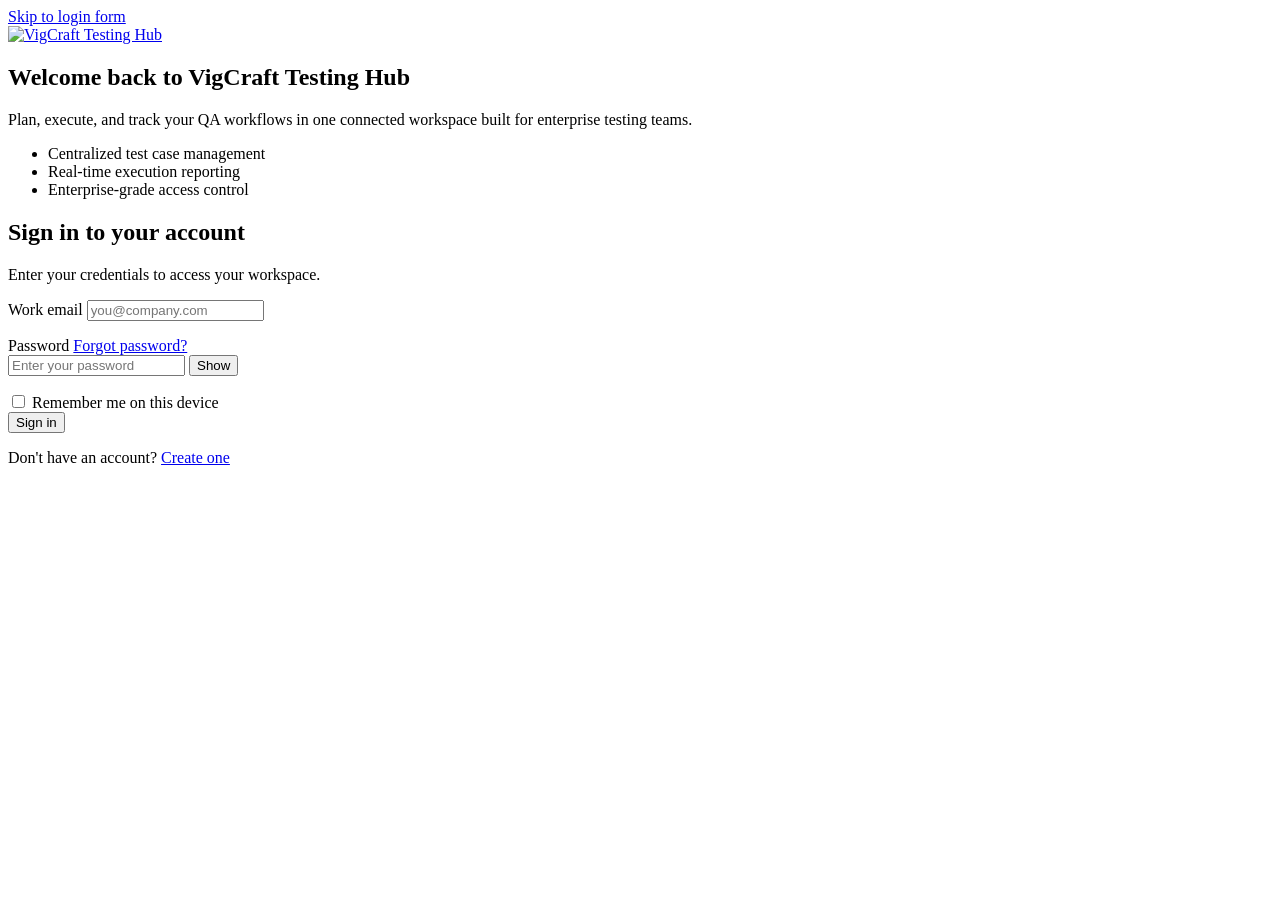
==== frontend/Authentication/login.html @ 35392dce "feat(auth): add production-ready authentication module after Hallmark review" ====
<!DOCTYPE html>
<html lang="en">
<head>
  <meta charset="UTF-8">
  <meta name="viewport" content="width=device-width, initial-scale=1.0">
  <title>Login | VigCraft Testing Hub</title>
  <meta name="description" content="Sign in to VigCraft Testing Hub, the enterprise platform for managing test cases, automation, and QA workflows.">
  <meta name="robots" content="noindex, nofollow">

  <!-- Favicon -->
  <link rel="icon" type="image/svg+xml" href="../assets/favicon.svg">

  <!-- Stylesheet -->
  <link rel="stylesheet" href="../css/login.css">
</head>
<body class="auth-page">

  <a class="skip-link" href="#login-form">Skip to login form</a>

  <div class="auth-layout">

    <!-- Brand / Welcome Panel -->
    <section class="auth-panel auth-panel--welcome" aria-labelledby="welcome-heading">
      <div class="auth-panel__inner">

        <header class="auth-panel__header">
          <a class="auth-brand" href="../index.html">
            <img
              src="../assets/vigcraft-logo.svg"
              alt="VigCraft Testing Hub"
              class="auth-brand__logo"
              width="180"
              height="40"
            >
          </a>
        </header>

        <h1 id="welcome-heading" class="auth-welcome__heading">
          Welcome back to VigCraft Testing Hub
        </h1>
        <p class="auth-welcome__text">
          Plan, execute, and track your QA workflows in one connected workspace built for enterprise testing teams.
        </p>

        <ul class="auth-welcome__highlights" role="list">
          <li>Centralized test case management</li>
          <li>Real-time execution reporting</li>
          <li>Enterprise-grade access control</li>
        </ul>
      </div>
    </section>

    <!-- Login Panel -->
    <section class="auth-panel auth-panel--form" aria-labelledby="login-heading">
      <div class="auth-panel__inner">

        <div class="auth-form-header">
          <h2 id="login-heading" class="auth-form-header__heading">Sign in to your account</h2>
          <p class="auth-form-header__subtext">Enter your credentials to access your workspace.</p>
        </div>

        <div id="form-alert" class="form-alert" role="alert" aria-live="assertive"></div>

        <form id="login-form" class="auth-form" novalidate>

          <!-- Email Field -->
          <div class="form-field">
            <label for="email" class="form-field__label">Work email</label>
            <input
              type="email"
              id="email"
              name="email"
              class="form-field__input"
              placeholder="you@company.com"
              autocomplete="username"
              inputmode="email"
              required
              aria-required="true"
              aria-describedby="email-error"
            >
            <p id="email-error" class="field-error" role="alert" aria-live="polite"></p>
          </div>

          <!-- Password Field -->
          <div class="form-field">
            <div class="auth-form__row">
              <label for="password" class="form-field__label">Password</label>
              <a href="./forgot-password.html" class="auth-form__link">Forgot password?</a>
            </div>
            <div class="form-field__input-group">
              <input
                type="password"
                id="password"
                name="password"
                class="form-field__input"
                placeholder="Enter your password"
                autocomplete="current-password"
                required
                aria-required="true"
                aria-describedby="password-error"
              >
              <button
                type="button"
                id="toggle-password"
                class="form-field__toggle-visibility"
                aria-pressed="false"
                aria-label="Show password"
              >Show</button>
            </div>
            <p id="password-error" class="field-error" role="alert" aria-live="polite"></p>
          </div>

          <!-- Remember Me -->
          <div class="auth-form__row">
            <label class="form-checkbox">
              <input type="checkbox" id="remember-me" name="rememberMe" class="form-checkbox__input">
              <span class="form-checkbox__label">Remember me on this device</span>
            </label>
          </div>

          <!-- Submit -->
          <button type="submit" id="login-submit" class="btn btn--primary auth-form__submit">Sign in</button>
        </form>

        <p class="auth-form-footer">
          Don't have an account?
          <a href="./register.html" class="auth-form__link auth-form__link--strong">Create one</a>
        </p>
      </div>
    </section>

  </div>

  <!-- Script -->
  <script src="../js/login.js" defer></script>
</body>
</html>
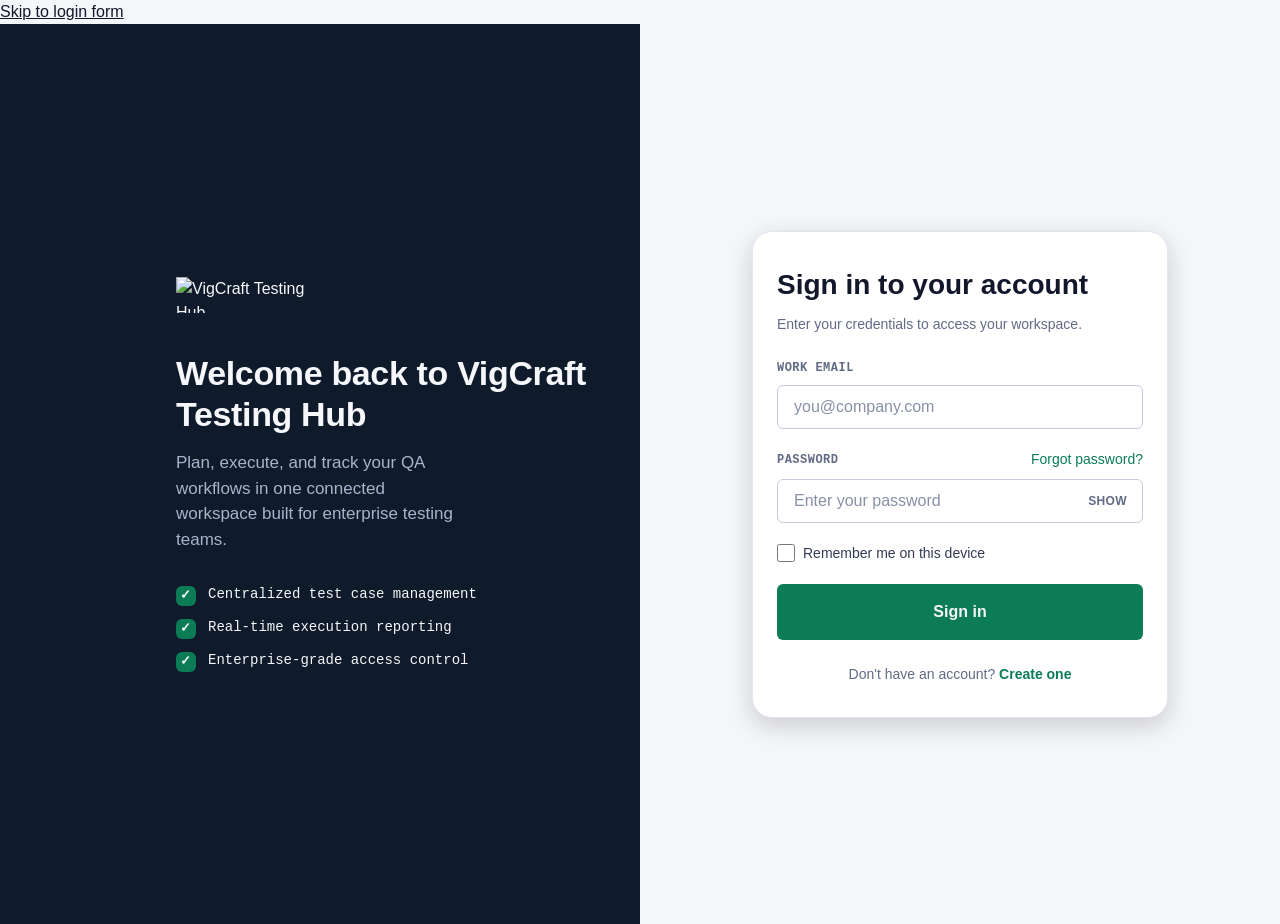
==== commit 836bafc4: "feat(dashboard): complete dashboard HTML structure" ====
--- a/frontend/Authentication/login.html
+++ b/frontend/Authentication/login.html
@@ -11,7 +11,7 @@
   <link rel="icon" type="image/svg+xml" href="../assets/favicon.svg">
 
   <!-- Stylesheet -->
-  <link rel="stylesheet" href="../css/login.css">
+  <link rel="stylesheet" href="login.css">
 </head>
 <body class="auth-page">
 
--- a/frontend/Authentication/login.css
+++ b/frontend/Authentication/login.css
@@ -0,0 +1,650 @@
+/**
+ * =====================================================================
+ * VigCraft Testing Hub — login.css
+ * Styles for frontend/pages/login.html ONLY.
+ *
+ * Design language: the accent vocabulary mirrors a test-run status
+ * strip (pass / pending / fail) — fitting for a software-testing
+ * platform's front door. Signature moment: the welcome panel's
+ * highlight list "checks off" on load, three staggered pass-marks.
+ *
+ * Mobile-first: base rules target small screens; layout escalates to
+ * a two-column split at 960px (see the single @media rule below —
+ * CSS custom properties can't be used inside a media query condition,
+ * so this stays a literal value rather than a --bp-split token).
+ * =====================================================================
+ */
+
+/* ===================================================================
+   1. Design Tokens
+   =================================================================== */
+
+:root {
+  /* --- Color: surfaces & ink (light, default) ------------------- */
+  --color-canvas: #F5F6FA;
+  --color-surface: #FFFFFF;
+  --color-surface-sunken: #F0F1F6;
+  --color-ink-900: #12172B;
+  --color-ink-700: #333B54;
+  --color-ink-500: #626B85;
+  --color-ink-400: #8890A5;
+  --color-border: #E2E4EE;
+  --color-border-strong: #C7CBDC;
+
+  /* --- Color: brand / signal (shared vocabulary with main.js) --- */
+  --color-signal-700: #0B7C55;   /* primary action — "pass" green */
+  --color-signal-800: #086647;   /* hover/active */
+  --color-signal-100: #E3F3EC;   /* tint background */
+  --color-on-dark-900: #F5F7FA;  /* text on filled signal surfaces */
+
+  /* --- Color: brand panel (welcome side) ------------------------ */
+  --color-brand-surface: #0F1A2B;
+  --color-brand-ink: #F5F7FA;
+  --color-brand-ink-muted: #A9B4CC;
+  --color-brand-accent: var(--color-signal-700);
+
+  /* --- Color: feedback states ------------------------------------ */
+  --color-danger-600: #C23934;
+  --color-danger-050: #FCECEB;
+  --color-danger-border: #E8A6A2;
+
+  /* --- Typography -------------------------------------------------
+     Display/body: system UI stack (no external font dependency).
+     Utility/mono: used sparingly for eyebrows & form labels, evoking
+     the assertion/test-id vocabulary of the platform itself. */
+  --font-display: -apple-system, 'Segoe UI', Roboto, 'Inter', Helvetica, Arial, sans-serif;
+  --font-body: -apple-system, 'Segoe UI', Roboto, 'Inter', Helvetica, Arial, sans-serif;
+  --font-mono: ui-monospace, 'SF Mono', 'Cascadia Code', 'Roboto Mono', Menlo, Consolas, monospace;
+
+  --fs-xs: 0.75rem;
+  --fs-sm: 0.875rem;
+  --fs-base: 1rem;
+  --fs-md: 1.0625rem;
+  --fs-lg: 1.375rem;
+  --fs-xl: 1.75rem;
+  --fs-2xl: 2.125rem;
+
+  --lh-tight: 1.2;
+  --lh-normal: 1.5;
+
+  /* --- Spacing scale (4px base) ----------------------------------- */
+  --space-1: 0.25rem;
+  --space-2: 0.5rem;
+  --space-3: 0.75rem;
+  --space-4: 1rem;
+  --space-5: 1.25rem;
+  --space-6: 1.5rem;
+  --space-8: 2rem;
+  --space-10: 2.5rem;
+  --space-12: 3rem;
+  --space-16: 4rem;
+
+  /* --- Radius / elevation ------------------------------------------ */
+  --radius-sm: 6px;
+  --radius-md: 10px;
+  --radius-lg: 20px;
+  --radius-pill: 999px;
+
+  --shadow-sm: 0 1px 2px rgba(15, 20, 32, 0.06);
+  --shadow-md: 0 8px 24px rgba(10, 14, 23, 0.18);
+  --shadow-lg: 0 24px 48px rgba(10, 14, 23, 0.22);
+
+  /* --- Motion -------------------------------------------------------- */
+  --transition-fast: 120ms ease;
+  --transition-base: 200ms ease;
+  --transition-slow: 400ms cubic-bezier(0.22, 1, 0.36, 1);
+
+  /* --- Layout ---------------------------------------------------------- */
+  --form-card-max-width: 26rem;
+}
+
+/* Dark theme: respects OS preference, and is ready for a future
+   manual toggle via [data-theme="dark"] on <html> without touching
+   this file again — only the surface/ink tokens change; brand and
+   signal tokens stay constant so the product still reads as itself. */
+@media (prefers-color-scheme: dark) {
+  :root {
+    --color-canvas: #0B0F19;
+    --color-surface: #141B2C;
+    --color-surface-sunken: #101625;
+    --color-ink-900: #F5F7FA;
+    --color-ink-700: #C9CEDE;
+    --color-ink-500: #9AA2BC;
+    --color-ink-400: #6E7690;
+    --color-border: #262E45;
+    --color-border-strong: #363F5C;
+
+    --color-signal-100: rgba(11, 124, 85, 0.35);
+
+    --color-brand-surface: #070B14;
+
+    --color-danger-050: #2A1516;
+    --color-danger-border: #5C2C2A;
+  }
+}
+
+:root[data-theme="dark"] {
+  --color-canvas: #0B0F19;
+  --color-surface: #141B2C;
+  --color-surface-sunken: #101625;
+  --color-ink-900: #F5F7FA;
+  --color-ink-700: #C9CEDE;
+  --color-ink-500: #9AA2BC;
+  --color-ink-400: #6E7690;
+  --color-border: #262E45;
+  --color-border-strong: #363F5C;
+
+  --color-signal-100: rgba(11, 124, 85, 0.35);
+
+  --color-brand-surface: #070B14;
+
+  --color-danger-050: #2A1516;
+  --color-danger-border: #5C2C2A;
+}
+
+/* ===================================================================
+   2. Reset & Base
+   =================================================================== */
+
+*,
+*::before,
+*::after {
+  box-sizing: border-box;
+}
+
+html {
+  -webkit-text-size-adjust: 100%;
+}
+
+body.auth-page {
+  margin: 0;
+  min-height: 100vh;
+  background-color: var(--color-canvas);
+  color: var(--color-ink-900);
+  font-family: var(--font-body);
+  font-size: var(--fs-base);
+  line-height: var(--lh-normal);
+  -webkit-font-smoothing: antialiased;
+  text-rendering: optimizeLegibility;
+}
+
+img {
+  max-width: 100%;
+  display: block;
+}
+
+a {
+  color: inherit;
+}
+
+button {
+  font: inherit;
+  color: inherit;
+}
+
+/* Universal focus-visible treatment — every interactive element in
+   this file relies on this single rule rather than redefining outlines
+   per-component, so the focus ring is guaranteed consistent. */
+:focus-visible {
+  outline: 2px solid var(--color-signal-700);
+  outline-offset: 2px;
+  border-radius: var(--radius-sm);
+}
+
+@media (prefers-reduced-motion: reduce) {
+  *,
+  *::before,
+  *::after {
+    animation-duration: 0.001ms !important;
+    animation-iteration-count: 1 !important;
+    transition-duration: 0.001ms !important;
+    scroll-behavior: auto !important;
+  }
+}
+
+/* ===================================================================
+   3. Layout — .auth-layout (mobile-first, stacked)
+   =================================================================== */
+
+.auth-layout {
+  display: flex;
+  flex-direction: column;
+  min-height: 100vh;
+}
+
+.auth-panel {
+  width: 100%;
+}
+
+.auth-panel__inner {
+  padding: var(--space-8) var(--space-5);
+  margin: 0 auto;
+  width: 100%;
+}
+
+/* Welcome panel: full-bleed brand-colored band on mobile */
+.auth-panel--welcome {
+  background-color: var(--color-brand-surface);
+  color: var(--color-brand-ink);
+}
+
+.auth-panel--welcome .auth-panel__inner {
+  max-width: 32rem;
+  padding-bottom: var(--space-6);
+}
+
+/* Form panel: plain canvas background holding the login card */
+.auth-panel--form {
+  flex: 1;
+  display: flex;
+  align-items: flex-start;
+  justify-content: center;
+}
+
+.auth-panel--form .auth-panel__inner {
+  max-width: var(--form-card-max-width);
+  background-color: var(--color-surface);
+  border: 1px solid var(--color-border);
+  border-radius: var(--radius-lg);
+  box-shadow: var(--shadow-md);
+  padding: var(--space-8) var(--space-6);
+  margin-top: calc(-1 * var(--space-8));
+  animation: card-enter var(--transition-slow) both;
+}
+
+@keyframes card-enter {
+  from {
+    opacity: 0;
+    transform: translateY(12px);
+  }
+  to {
+    opacity: 1;
+    transform: translateY(0);
+  }
+}
+
+/* Two-column split at desktop breakpoint */
+@media (min-width: 960px) {
+  .auth-layout {
+    flex-direction: row;
+  }
+
+  .auth-panel {
+    width: 50%;
+    min-height: 100vh;
+    display: flex;
+    align-items: center;
+  }
+
+  .auth-panel__inner {
+    width: 100%;
+  }
+
+  .auth-panel--welcome .auth-panel__inner {
+    padding: var(--space-16) var(--space-12);
+    margin: 0 0 0 auto;
+  }
+
+  .auth-panel--form .auth-panel__inner {
+    margin-top: 0;
+  }
+}
+
+/* ===================================================================
+   4. Brand / Header
+   =================================================================== */
+
+.auth-panel__header {
+  margin-bottom: var(--space-10);
+}
+
+.auth-brand {
+  display: inline-flex;
+  text-decoration: none;
+}
+
+.auth-brand__logo {
+  height: 2.25rem;
+  width: auto;
+}
+
+/* ===================================================================
+   5. Welcome Content + Signature Animation
+   =================================================================== */
+
+.auth-welcome__heading {
+  margin: 0 0 var(--space-4);
+  font-family: var(--font-display);
+  font-size: var(--fs-2xl);
+  line-height: var(--lh-tight);
+  font-weight: 700;
+  letter-spacing: -0.01em;
+}
+
+.auth-welcome__text {
+  margin: 0 0 var(--space-8);
+  max-width: 30ch;
+  font-size: var(--fs-md);
+  color: var(--color-brand-ink-muted);
+}
+
+.auth-welcome__highlights {
+  list-style: none;
+  margin: 0;
+  padding: 0;
+  display: flex;
+  flex-direction: column;
+  gap: var(--space-3);
+  font-family: var(--font-mono);
+  font-size: var(--fs-sm);
+}
+
+.auth-welcome__highlights li {
+  position: relative;
+  padding-left: var(--space-8);
+  color: var(--color-brand-ink);
+  opacity: 0;
+  transform: translateX(-8px);
+  animation: highlight-check-in var(--transition-slow) forwards;
+}
+
+/* Staggered "test passing" entrance — the page's one signature moment.
+   Delays are set per position since CSS has no nth-child(n) arithmetic
+   shortcut cleaner than this for a 3-item list. */
+.auth-welcome__highlights li:nth-child(1) { animation-delay: 200ms; }
+.auth-welcome__highlights li:nth-child(2) { animation-delay: 350ms; }
+.auth-welcome__highlights li:nth-child(3) { animation-delay: 500ms; }
+
+.auth-welcome__highlights li::before {
+  content: '';
+  position: absolute;
+  left: 0;
+  top: 0.15em;
+  width: 1.25rem;
+  height: 1.25rem;
+  border-radius: var(--radius-sm);
+  background-color: var(--color-signal-700);
+}
+
+.auth-welcome__highlights li::after {
+  content: '\2713';
+  position: absolute;
+  left: 0.28rem;
+  top: 0.15em;
+  width: 1.25rem;
+  height: 1.25rem;
+  font-size: 0.8rem;
+  line-height: 1.25rem;
+  color: var(--color-on-dark-900);
+  font-weight: 700;
+}
+
+@keyframes highlight-check-in {
+  from {
+    opacity: 0;
+    transform: translateX(-8px);
+  }
+  to {
+    opacity: 1;
+    transform: translateX(0);
+  }
+}
+
+/* ===================================================================
+   6. Form Header
+   =================================================================== */
+
+.auth-form-header {
+  margin-bottom: var(--space-6);
+}
+
+.auth-form-header__heading {
+  margin: 0 0 var(--space-2);
+  font-family: var(--font-display);
+  font-size: var(--fs-xl);
+  font-weight: 700;
+  color: var(--color-ink-900);
+}
+
+.auth-form-header__subtext {
+  margin: 0;
+  font-size: var(--fs-sm);
+  color: var(--color-ink-500);
+}
+
+/* ===================================================================
+   7. Form-level Alert
+   Visibility is driven by content, not the `hidden` attribute alone —
+   see note below. login.js only needs to set textContent; it does not
+   need to remember to also clear `hidden`.
+   =================================================================== */
+
+.form-alert {
+  margin-bottom: var(--space-5);
+  padding: var(--space-3) var(--space-4);
+  border-radius: var(--radius-sm);
+  border: 1px solid var(--color-danger-border);
+  background-color: var(--color-danger-050);
+  color: var(--color-danger-600);
+  font-size: var(--fs-sm);
+}
+
+.form-alert:empty,
+.form-alert[hidden] {
+  display: none;
+}
+
+.form-alert:not(:empty) {
+  display: block;
+}
+
+/* ===================================================================
+   8. Form Fields
+   =================================================================== */
+
+.auth-form {
+  display: flex;
+  flex-direction: column;
+  gap: var(--space-5);
+}
+
+.form-field {
+  display: flex;
+  flex-direction: column;
+  gap: var(--space-2);
+}
+
+.form-field__label {
+  font-family: var(--font-mono);
+  font-size: var(--fs-xs);
+  font-weight: 600;
+  text-transform: uppercase;
+  letter-spacing: 0.04em;
+  color: var(--color-ink-500);
+}
+
+.form-field__input {
+  width: 100%;
+  padding: var(--space-3) var(--space-4);
+  border: 1px solid var(--color-border-strong);
+  border-radius: var(--radius-sm);
+  background-color: var(--color-surface);
+  color: var(--color-ink-900);
+  font-size: var(--fs-base);
+  transition: border-color var(--transition-base), box-shadow var(--transition-base);
+}
+
+.form-field__input::placeholder {
+  color: var(--color-ink-400);
+}
+
+.form-field__input:hover {
+  border-color: var(--color-ink-400);
+}
+
+.form-field__input:focus {
+  outline: none;
+  border-color: var(--color-signal-700);
+  box-shadow: 0 0 0 3px var(--color-signal-100);
+}
+
+/* Error state keys off aria-invalid, set by the FormValidation module
+   in main.js — no separate CSS-only error class needed, so markup and
+   validation state can never drift out of sync. */
+.form-field__input[aria-invalid="true"] {
+  border-color: var(--color-danger-600);
+}
+
+.form-field__input[aria-invalid="true"]:focus {
+  box-shadow: 0 0 0 3px var(--color-danger-050);
+}
+
+.field-error {
+  margin: 0;
+  font-size: var(--fs-xs);
+  color: var(--color-danger-600);
+}
+
+.field-error:empty,
+.field-error[hidden] {
+  display: none;
+}
+
+.field-error:not(:empty) {
+  display: block;
+}
+
+/* --- Password field with show/hide toggle ------------------------- */
+
+.form-field__input-group {
+  position: relative;
+  display: flex;
+}
+
+.form-field__input-group .form-field__input {
+  padding-right: var(--space-10);
+}
+
+.form-field__toggle-visibility {
+  position: absolute;
+  top: 0;
+  right: 0;
+  height: 100%;
+  padding: 0 var(--space-4);
+  border: none;
+  background: transparent;
+  cursor: pointer;
+  color: var(--color-ink-500);
+  font-size: var(--fs-xs);
+  font-weight: 600;
+  text-transform: uppercase;
+  letter-spacing: 0.03em;
+  border-radius: 0 var(--radius-sm) var(--radius-sm) 0;
+  transition: color var(--transition-fast), background-color var(--transition-fast);
+}
+
+.form-field__toggle-visibility:hover {
+  color: var(--color-signal-700);
+  background-color: var(--color-signal-100);
+}
+
+.form-field__toggle-visibility[aria-pressed="true"] {
+  color: var(--color-signal-700);
+}
+
+/* ===================================================================
+   9. Row: Remember Me / Forgot Password
+   =================================================================== */
+
+.auth-form__row {
+  display: flex;
+  align-items: center;
+  justify-content: space-between;
+  flex-wrap: wrap;
+  gap: var(--space-3);
+}
+
+.form-checkbox {
+  display: inline-flex;
+  align-items: center;
+  gap: var(--space-2);
+}
+
+.form-checkbox__input {
+  width: 1.125rem;
+  height: 1.125rem;
+  margin: 0;
+  accent-color: var(--color-signal-700);
+  cursor: pointer;
+}
+
+.form-checkbox__label {
+  font-size: var(--fs-sm);
+  color: var(--color-ink-700);
+  cursor: pointer;
+}
+
+.auth-form__link {
+  font-size: var(--fs-sm);
+  color: var(--color-signal-700);
+  text-decoration: none;
+  border-bottom: 1px solid transparent;
+  transition: border-color var(--transition-fast), color var(--transition-fast);
+}
+
+.auth-form__link:hover {
+  color: var(--color-signal-800);
+  border-bottom-color: currentColor;
+}
+
+.auth-form__link--strong {
+  font-weight: 600;
+}
+
+/* ===================================================================
+   10. Buttons
+   =================================================================== */
+
+.btn {
+  display: inline-flex;
+  align-items: center;
+  justify-content: center;
+  border: none;
+  border-radius: var(--radius-sm);
+  cursor: pointer;
+  transition: background-color var(--transition-fast),
+    transform var(--transition-fast),
+    box-shadow var(--transition-fast);
+}
+
+.btn:active {
+  transform: translateY(1px);
+}
+
+.btn--primary {
+  background-color: var(--color-signal-700);
+  color: var(--color-on-dark-900);
+}
+
+.btn--primary:hover {
+  background-color: var(--color-signal-800);
+  box-shadow: var(--shadow-sm);
+}
+
+.auth-form__submit {
+  width: 100%;
+  padding: var(--space-4);
+  font-size: var(--fs-base);
+  font-weight: 600;
+}
+
+/* ===================================================================
+   11. Footer
+   =================================================================== */
+
+.auth-form-footer {
+  margin: var(--space-6) 0 0;
+  text-align: center;
+  font-size: var(--fs-sm);
+  color: var(--color-ink-500);
+}
